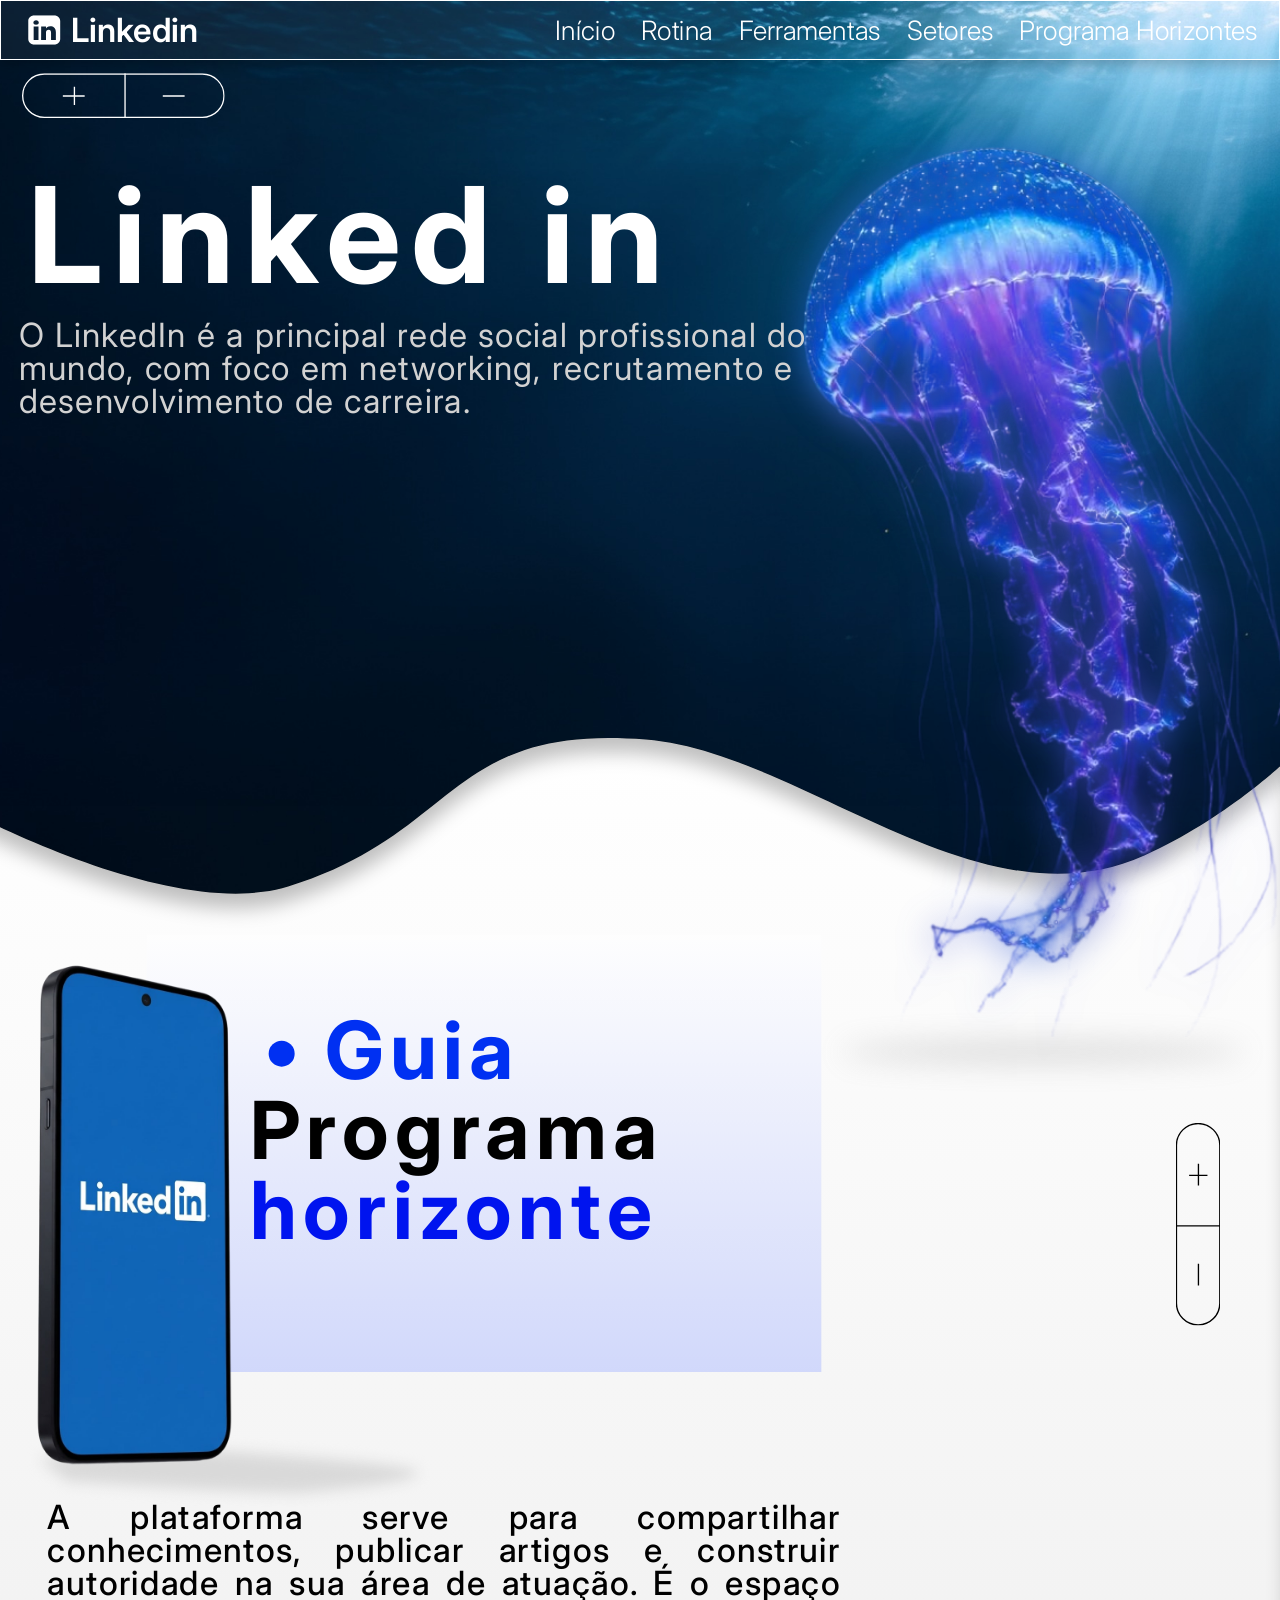
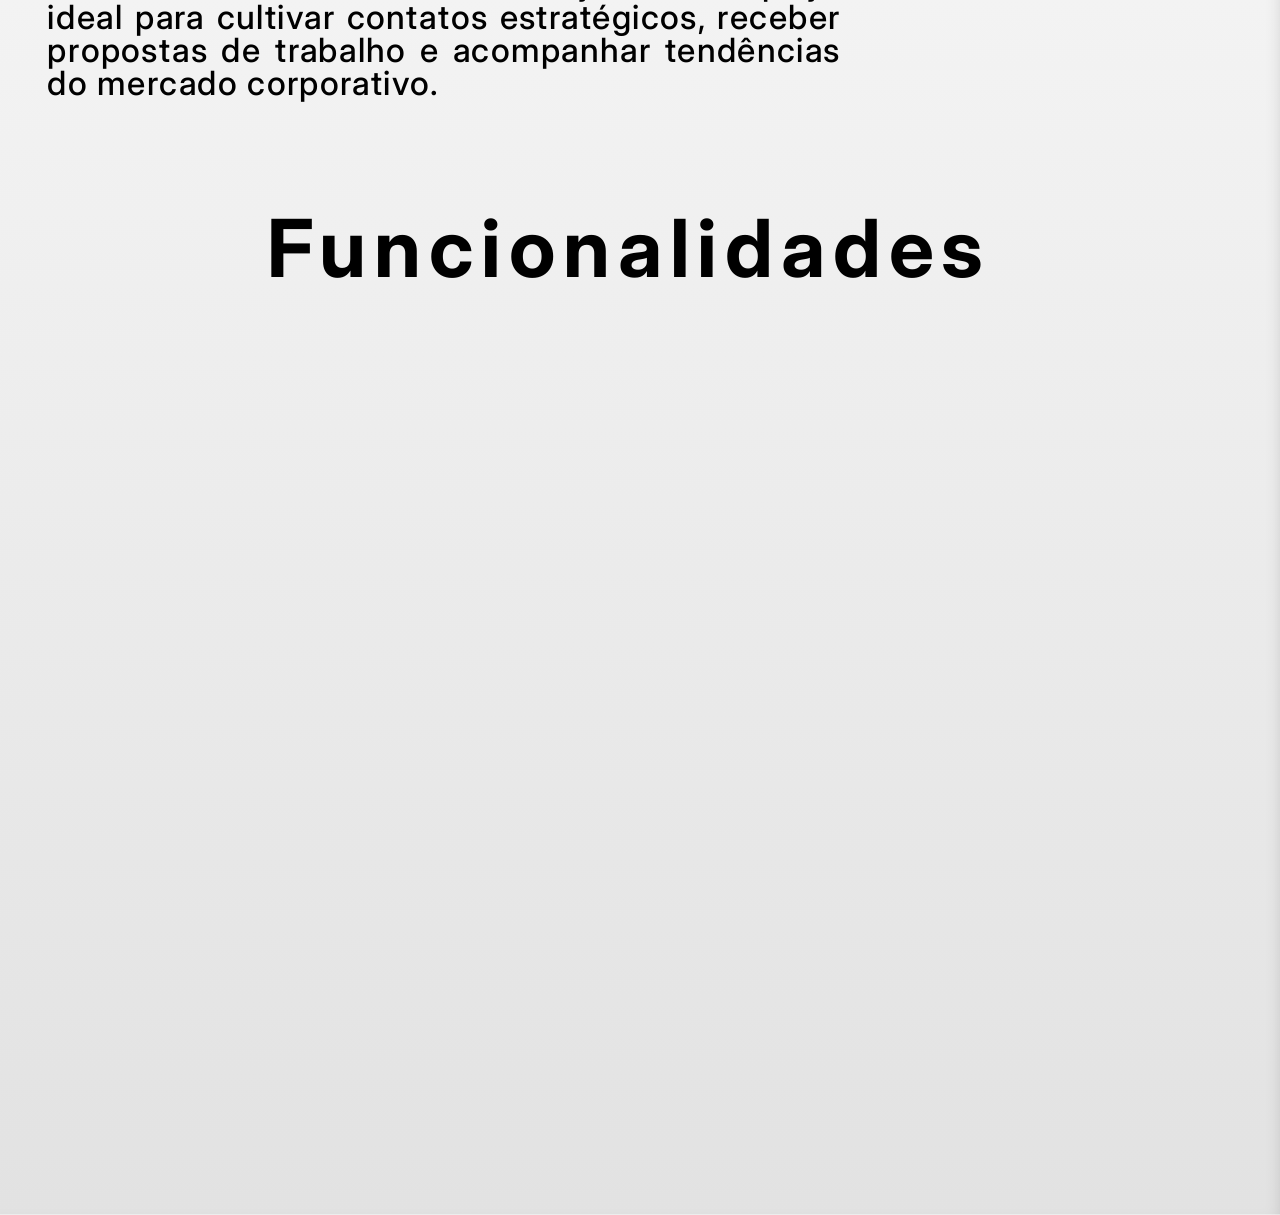
==== linkedin.html @ 3f4151d2 "Site OceanPact CBO: página inicial e aba do Linkedin" ====
<!DOCTYPE html>
<html lang="pt-BR">
<head>
<meta charset="utf-8">
<meta name="viewport" content="width=device-width, initial-scale=1">
<title>Linkedin — OceanPact CBO</title>
<link rel="preconnect" href="https://fonts.googleapis.com">
<link rel="preconnect" href="https://fonts.gstatic.com" crossorigin>
<link href="https://fonts.googleapis.com/css2?family=Inter:wght@700&display=swap" rel="stylesheet">
<style>
  :root{
    --sf: -apple-system, "SF Pro Display", "SF Pro", "Segoe UI", Inter, system-ui, sans-serif;
    --t: 1; /* multiplicador do tamanho de texto (botões + / −) */
  }
  *{box-sizing:border-box;margin:0;padding:0}
  html,body{background:#e9e9e9;overflow-x:hidden}
  button{font:inherit;border:0;background:none;color:inherit;cursor:pointer}
  a{color:inherit;text-decoration:none}

  #stage{position:relative;width:100%;margin:0 auto;overflow:hidden;box-shadow:0 0 80px rgba(0,0,0,.45)}
  #page{position:absolute;top:0;left:0;width:1920px;height:4222px;overflow:hidden;background:#fff;transform-origin:0 0}
  .abs{position:absolute}
  .cover{position:absolute;inset:0;width:100%;height:100%;object-fit:cover;pointer-events:none}

  /* Fundos */
  #ocean{left:-31px;top:-45px;width:1968px;height:1706px;overflow:hidden}
  #ocean img{position:absolute;left:0;top:0;width:100%;height:254.04%;max-width:none}
  #bottomBg{left:0;top:2538px;width:1966px;height:1502px;overflow:hidden}
  #bottomBg img{position:absolute;left:0;top:-127.99%;width:100%;height:228.02%;max-width:none}
  #heroBg{left:-60px;top:0;width:2148px;height:1209px}
  #heroBg img{opacity:.16}
  #wave{left:-127px;top:1107.15px;width:2054px;height:3114.85px}
  #wave img{display:block;width:100%;height:100%}

  /* Água-viva */
  #jellyBlur{left:973px;top:-410px;width:1208px;height:2146px;filter:blur(25.85px)}
  #jelly{left:973px;top:-410px;width:1208px;height:1965px;overflow:hidden}
  #jelly img{position:absolute;left:0;top:-.02%;width:100%;height:109.25%;max-width:none}
  #jellyShadow{left:1260px;top:1561px;width:608px;height:34px}
  #jellyShadow img{position:absolute;left:-7.02%;right:-7.02%;top:-125.59%;bottom:-125.59%;width:114.04%;height:351.18%;display:block}

  /* Header */
  #headerBg{left:4px;top:0;width:1920px;height:90px;background:rgba(235,234,234,.05);border:1px solid #fff;box-shadow:0 4px 14px rgba(0,0,0,.25)}
  #header{left:0;top:15px;width:1920px;padding:0 33px;display:flex;align-items:center;justify-content:space-between}
  .brand{display:flex;align-items:center;gap:8px;font-family:var(--sf);font-weight:600;font-size:50px;color:#fff;white-space:nowrap}
  .brand img{width:65px;height:44px}
  nav.primary{display:flex;gap:39px;font-family:var(--sf);font-weight:300;font-size:40px;color:#fff;white-space:nowrap}
  nav.primary a{transition:opacity .2s}
  nav.primary a:hover{opacity:.7}

  /* Botões de tamanho de texto */
  .fontCtl{width:304.369px;height:67.006px}
  .fontCtl img{position:absolute;inset:0;width:100%;height:100%;display:block;pointer-events:none}
  .fontCtl button{position:absolute;top:0;height:100%;width:50%;border-radius:34px;transition:background .2s}
  .fontCtl button:hover{background:rgba(255,255,255,.12)}
  .fontCtl.dark button:hover{background:rgba(0,0,0,.06)}
  .fontCtl .plus{left:0}
  .fontCtl .minus{right:0}
  #fontTop{left:33px;top:110px}
  #fontSide{left:1764px;top:1684px;width:67.006px;height:304.369px}
  #fontSide .fontCtl{position:absolute;left:-118.68px;top:118.68px;transform:rotate(90deg) scaleY(-1)}

  /* Hero */
  #heroTitle{left:42px;top:252px;width:1036px;font:700 calc(200px * var(--t))/1 Inter,sans-serif;letter-spacing:16px;color:#fff;white-space:nowrap}
  #heroText{left:28px;top:477px;width:1736px;font:400 calc(50px * var(--t))/1 var(--sf);letter-spacing:2px;color:#d2d2d2}

  /* Programa horizonte */
  #gradBox{left:220px;top:1402px;width:1012px;height:656px;opacity:.5;background:linear-gradient(to bottom,#fff,#acbaff)}
  #guia{left:307px;top:1516px;width:1418px;font:700 calc(120px * var(--t))/1 Inter,sans-serif;letter-spacing:9.6px;color:#0030f2;list-style:disc;padding-left:180px}
  #prog{left:375px;top:1636px;width:716px;font:700 calc(120px * var(--t))/1 Inter,sans-serif;letter-spacing:9.6px;color:#000}
  #prog span{color:#0014ef}
  #phoneShadow{left:59px;top:2172px;width:567.317px;height:67.619px}
  #phoneShadow img{position:absolute;left:-3.67%;right:-3.67%;top:-30.76%;bottom:-30.76%;width:107.34%;height:161.52%;display:block}
  #phone{left:-60px;top:1371px;width:533px;height:854px}
  #phone img{position:absolute;inset:0;width:100%;height:100%;object-fit:contain}

  #about{left:71px;top:2250px;width:1190px;font:500 calc(50px * var(--t))/1 var(--sf);letter-spacing:2px;color:#000;text-align:justify}
  #features{left:401px;top:2713px;width:1143px;font:700 calc(120px * var(--t))/1 Inter,sans-serif;letter-spacing:12px;color:#000;white-space:nowrap}
  #topbar{position:fixed;top:0;left:0;width:1920px;height:90px;transform-origin:0 0;z-index:50}
  #topbar #headerBg{transition:background .3s;-webkit-backdrop-filter:blur(0);backdrop-filter:blur(0)}
  #topbar.scrolled #headerBg{background:rgba(4,18,34,.72);-webkit-backdrop-filter:blur(14px);backdrop-filter:blur(14px)}
  nav.primary a.on{text-decoration:underline;text-underline-offset:10px}

  #bg #ocean{left:-1.6%;width:103.2%}
  #bg #ocean img{height:auto}
  #bg #bottomBg{left:0;width:102.4%}
  #bg #bottomBg img{height:auto}
  #bg #heroBg{left:-3.1%;width:111.9%}
  #bg #wave{left:-6.6%;width:107%}
  /* Layout: fundos ocupam a tela toda; conteúdo centralizado em escala menor */
  #page{width:1920px}
  #bg{position:absolute;left:0;top:0;width:100%;height:4222px;overflow:hidden}
  #content{position:absolute;top:0;left:0;width:1920px;height:4222px}
  #stage{box-shadow:none!important}
  #topbar{width:100%!important;height:auto;transform:none!important}
  #topbar #headerBg{left:0!important;width:100%!important}
  #topbar #header{left:0!important;top:0!important;transform-origin:0 0}
</style>
</head>
<body>
<div id="topbar">

  <div class="abs" id="headerBg"></div>
  <header class="abs" id="header">
    <a class="brand" href="linkedin.html"><img src="assets/li/linkedin.svg" alt="">Linkedin</a>
    <nav class="primary">
      <a href="index.html">Início</a><a href="#">Rotina</a><a href="#">Ferramentas</a><a href="#">Setores</a><a href="#">Programa Horizontes</a>
    </nav>
  </header>
</div>
<div id="stage">
<div id="page">
  <div id="bg">
    <div class="abs" id="ocean"><img src="assets/li/ocean-bg.jpg" alt=""></div>
    <div class="abs" id="bottomBg"><img src="assets/li/bottom-bg.png" alt=""></div>
    <div class="abs" id="heroBg"><img class="cover" src="assets/hero-bg.png" alt=""></div>
    <div class="abs" id="wave"><img src="assets/li/wave.svg" alt=""></div>
  </div>
  <div id="content">


  <div class="abs" id="jellyBlur"><img class="cover" src="assets/li/jellyfish.png" alt=""></div>
  <div class="abs" id="jelly"><img src="assets/li/jellyfish.png" alt=""></div>

  <div class="abs fontCtl" id="fontTop">
    <img src="assets/li/font-btn.svg" alt="">
    <button class="plus" aria-label="Aumentar texto"></button>
    <button class="minus" aria-label="Diminuir texto"></button>
  </div>

  <h1 class="abs" id="heroTitle">Linked in</h1>
  <p class="abs" id="heroText">O LinkedIn é a principal rede social profissional do<br>mundo, com foco em networking, recrutamento e<br>desenvolvimento de carreira.</p>

  <div class="abs" id="jellyShadow"><img src="assets/li/shadow-ellipse.svg" alt=""></div>

  <div class="abs" id="gradBox"></div>
  <ul class="abs" id="guia"><li>Guia</li></ul>
  <h2 class="abs" id="prog">Programa <span>horizonte</span></h2>

  <div class="abs" id="phoneShadow"><img src="assets/li/underline.svg" alt=""></div>
  <div class="abs" id="phone"><img src="assets/li/phone.png" alt="Celular com o LinkedIn aberto"></div>

  <p class="abs" id="about">A plataforma serve para compartilhar conhecimentos, publicar artigos e construir autoridade na sua área de atuação. É o espaço ideal para cultivar contatos estratégicos, receber propostas de trabalho e acompanhar tendências do mercado corporativo.</p>

  <h2 class="abs" id="features">Funcionalidades</h2>

  <div class="abs" id="fontSide">
    <div class="fontCtl dark">
      <img src="assets/li/font-btn-v.svg" alt="">
      <button class="plus" aria-label="Aumentar texto"></button>
      <button class="minus" aria-label="Diminuir texto"></button>
    </div>
  </div>
  </div>
</div>
</div>

<script>
(function(){
  var page=document.getElementById('page'), stage=document.getElementById('stage');
  var topbar=document.getElementById('topbar');
  var MAXW=1280; // largura máxima do conteúdo
  var content=document.getElementById('content'), hbg=document.getElementById('headerBg'), hdr=document.getElementById('header');
  function fit(){var vw=document.documentElement.clientWidth, w=Math.min(vw,MAXW), s=w/1920, V=vw/s, off=(V-1920)/2;
    page.style.width=V+'px'; page.style.transform='scale('+s+')'; content.style.left=off+'px';
    stage.style.width='100%'; stage.style.height=(4222*s)+'px';
    hbg.style.height=(90*s)+'px'; hdr.style.transform='translate('+(off*s)+'px,'+(15*s)+'px) scale('+s+')';
    if(window.onFit) window.onFit(V);}
  window.addEventListener('resize',fit);fit();
  function onScroll(){topbar.classList.toggle('scrolled',window.scrollY>10)}
  window.addEventListener('scroll',onScroll,{passive:true});onScroll();

  // Aumentar / diminuir texto (80% a 130%), lembrado neste navegador
  var t=1; try{t=parseFloat(localStorage.getItem('cbo-text'))||1}catch(e){}
  function apply(){document.documentElement.style.setProperty('--t',t.toFixed(2));try{localStorage.setItem('cbo-text',t)}catch(e){}}
  document.querySelectorAll('.fontCtl .plus').forEach(function(b){b.onclick=function(){t=Math.min(1.3,t+0.1);apply()}});
  document.querySelectorAll('.fontCtl .minus').forEach(function(b){b.onclick=function(){t=Math.max(0.8,t-0.1);apply()}});
  apply();
})();
</script>
</body>
</html>
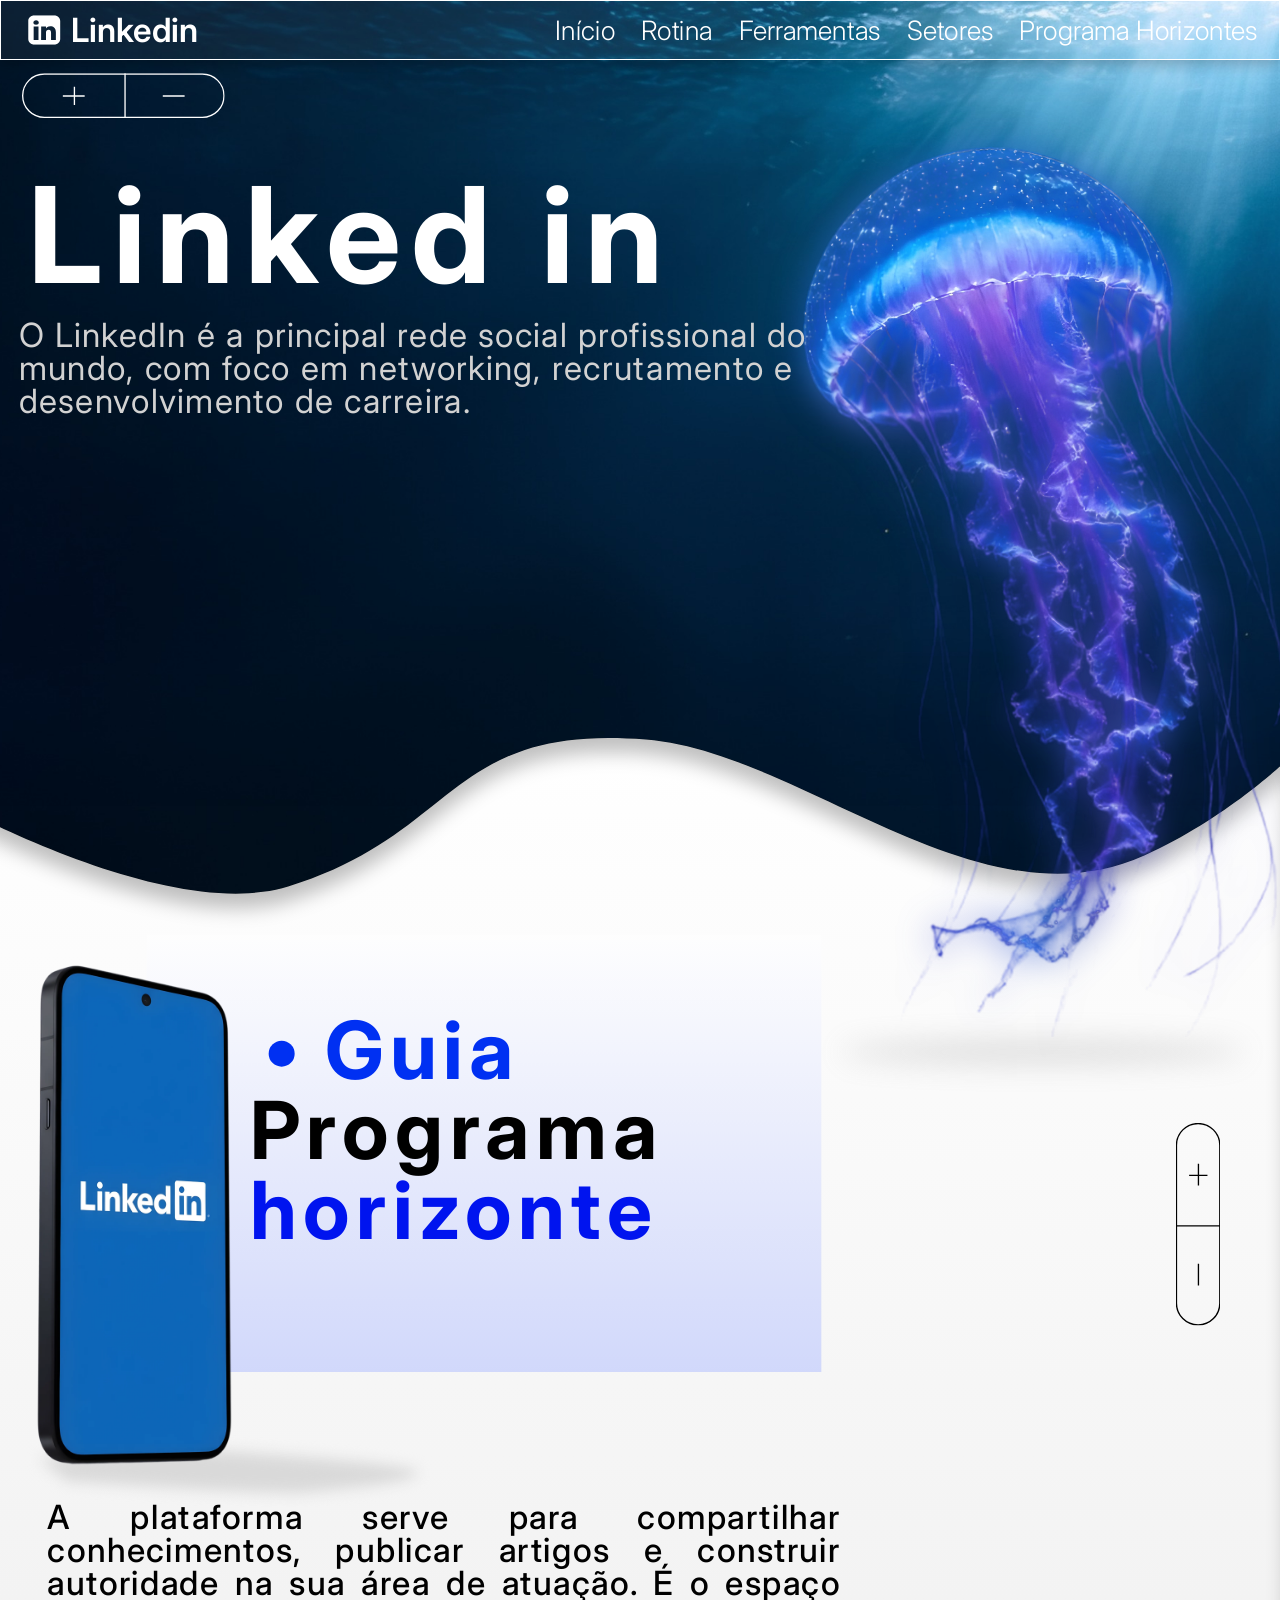
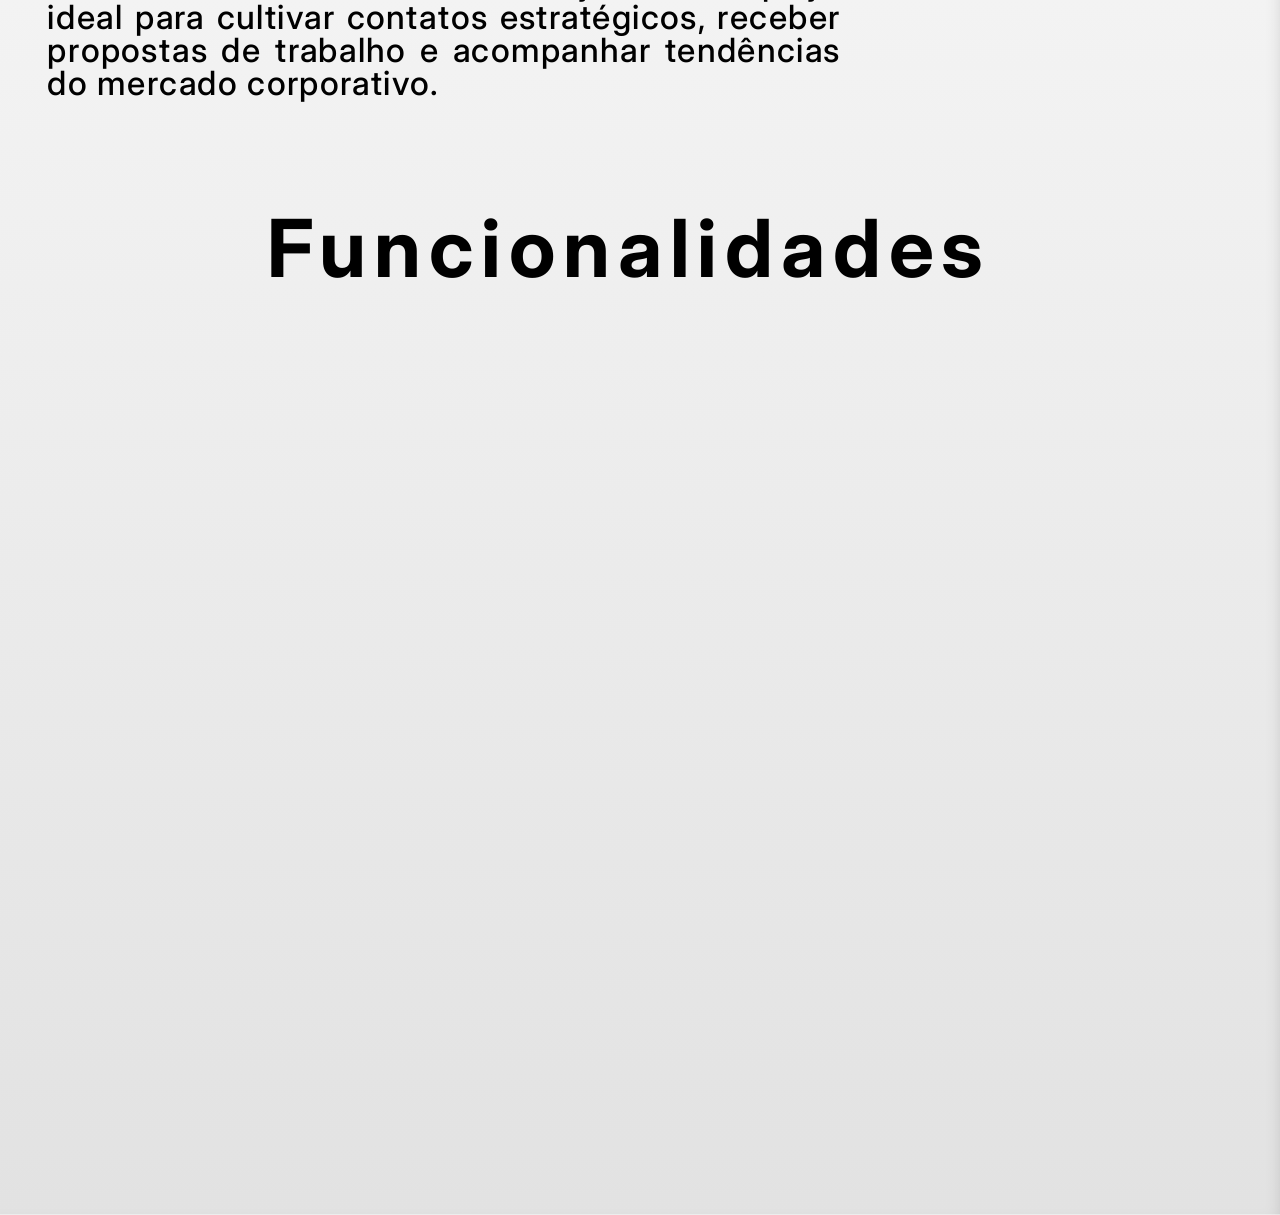
==== commit 2e465554: "Imagens em alta resolução" ====
--- a/linkedin.html
+++ b/linkedin.html
@@ -113,14 +113,14 @@
   <div id="bg">
     <div class="abs" id="ocean"><img src="assets/li/ocean-bg.jpg" alt=""></div>
     <div class="abs" id="bottomBg"><img src="assets/li/bottom-bg.png" alt=""></div>
-    <div class="abs" id="heroBg"><img class="cover" src="assets/hero-bg.png" alt=""></div>
+    <div class="abs" id="heroBg"><img class="cover" src="assets/hero-bg.webp" alt=""></div>
     <div class="abs" id="wave"><img src="assets/li/wave.svg" alt=""></div>
   </div>
   <div id="content">
 
 
-  <div class="abs" id="jellyBlur"><img class="cover" src="assets/li/jellyfish.png" alt=""></div>
-  <div class="abs" id="jelly"><img src="assets/li/jellyfish.png" alt=""></div>
+  <div class="abs" id="jellyBlur"><img class="cover" src="assets/li/jellyfish.webp" alt=""></div>
+  <div class="abs" id="jelly"><img src="assets/li/jellyfish.webp" alt=""></div>
 
   <div class="abs fontCtl" id="fontTop">
     <img src="assets/li/font-btn.svg" alt="">
@@ -138,7 +138,7 @@
   <h2 class="abs" id="prog">Programa <span>horizonte</span></h2>
 
   <div class="abs" id="phoneShadow"><img src="assets/li/underline.svg" alt=""></div>
-  <div class="abs" id="phone"><img src="assets/li/phone.png" alt="Celular com o LinkedIn aberto"></div>
+  <div class="abs" id="phone"><img src="assets/li/phone.webp" alt="Celular com o LinkedIn aberto"></div>
 
   <p class="abs" id="about">A plataforma serve para compartilhar conhecimentos, publicar artigos e construir autoridade na sua área de atuação. É o espaço ideal para cultivar contatos estratégicos, receber propostas de trabalho e acompanhar tendências do mercado corporativo.</p>
 
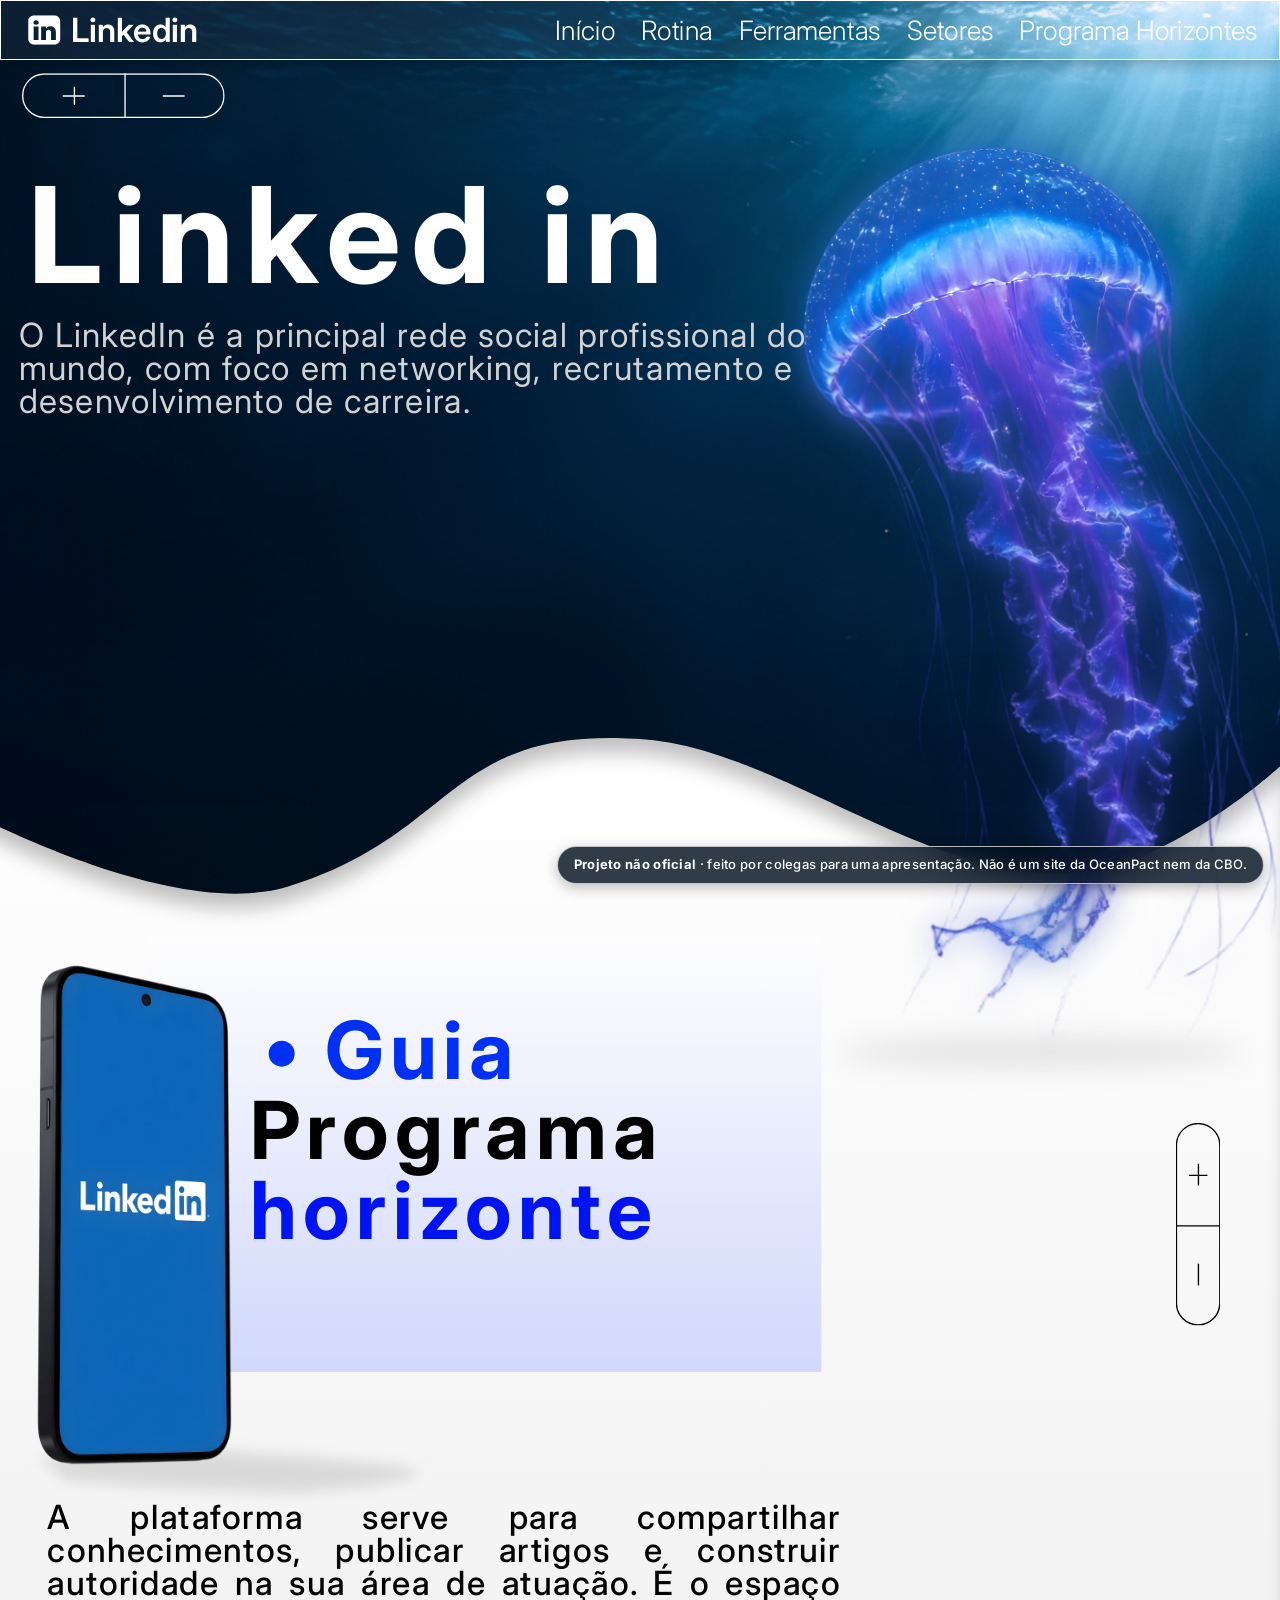
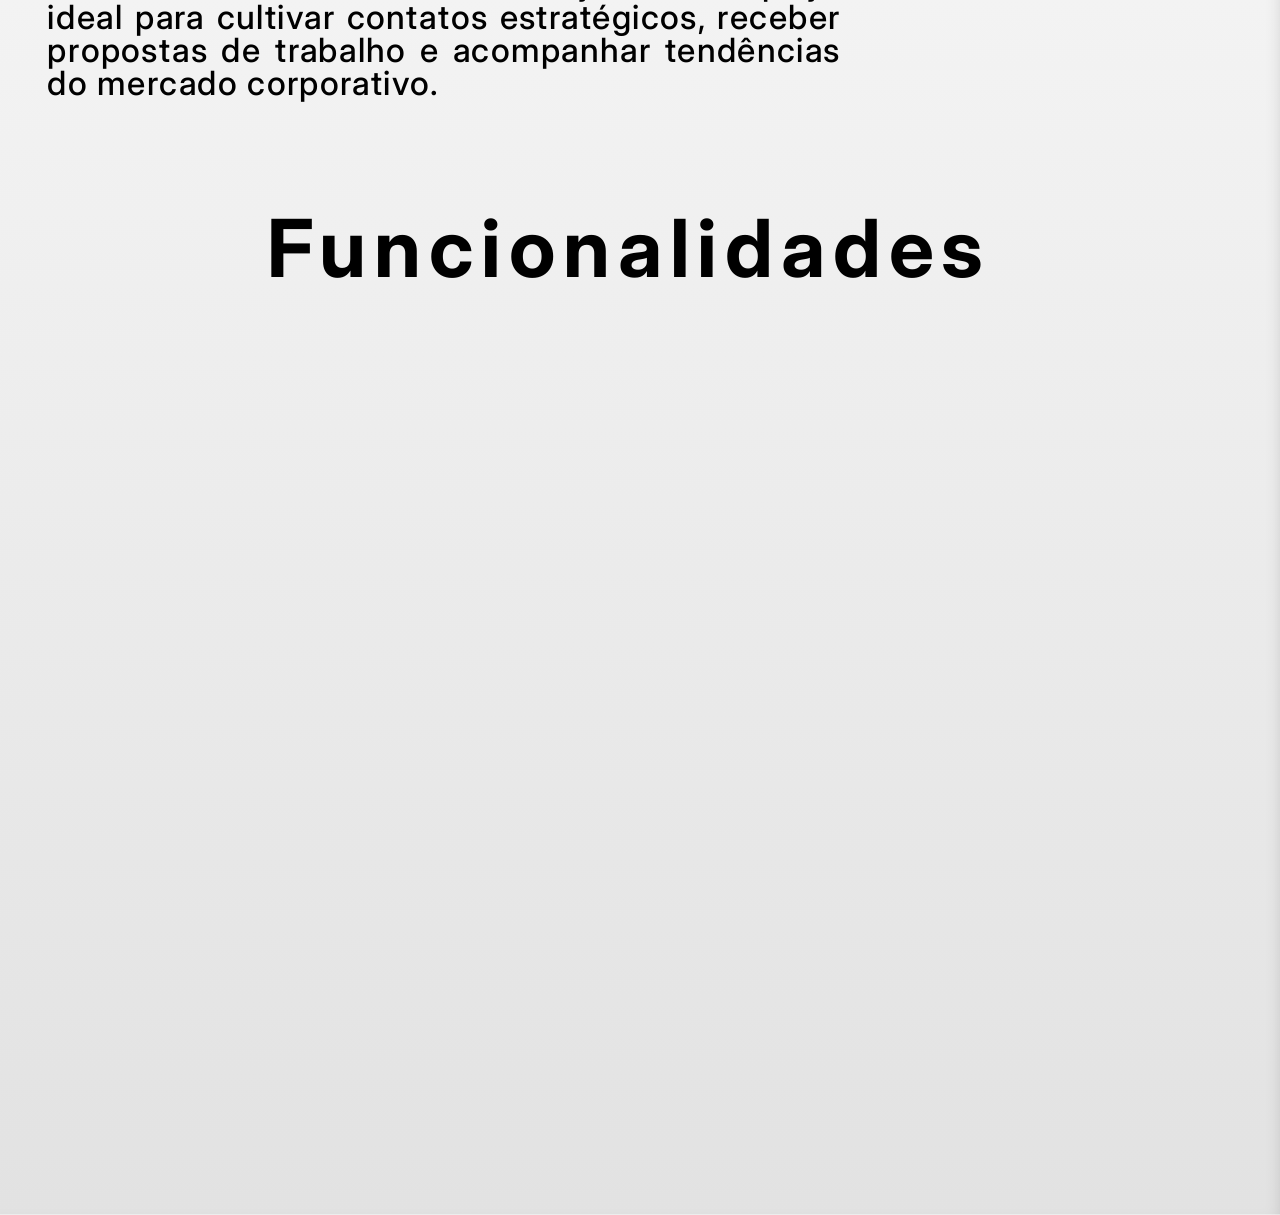
==== commit 3c88ae7c: "Aviso de projeto não oficial" ====
--- a/linkedin.html
+++ b/linkedin.html
@@ -95,9 +95,15 @@
   #topbar{width:100%!important;height:auto;transform:none!important}
   #topbar #headerBg{left:0!important;width:100%!important}
   #topbar #header{left:0!important;top:0!important;transform-origin:0 0}
+
+  /* Aviso: projeto não oficial */
+  #unofficial{position:fixed;right:16px;bottom:16px;z-index:60;max-width:calc(100vw - 32px);padding:9px 16px;border-radius:20px;border:1px solid rgba(255,255,255,.7);
+    background:rgba(4,18,34,.82);-webkit-backdrop-filter:blur(10px);backdrop-filter:blur(10px);font:500 13px/1.35 Inter,system-ui,sans-serif;letter-spacing:.3px;color:#fff;box-shadow:0 4px 14px rgba(0,0,0,.25)}
+  #unofficial b{font-weight:700}
 </style>
 </head>
 <body>
+<div id="unofficial" role="note"><b>Projeto não oficial</b> · feito por colegas para uma apresentação. Não é um site da OceanPact nem da CBO.</div>
 <div id="topbar">
 
   <div class="abs" id="headerBg"></div>
